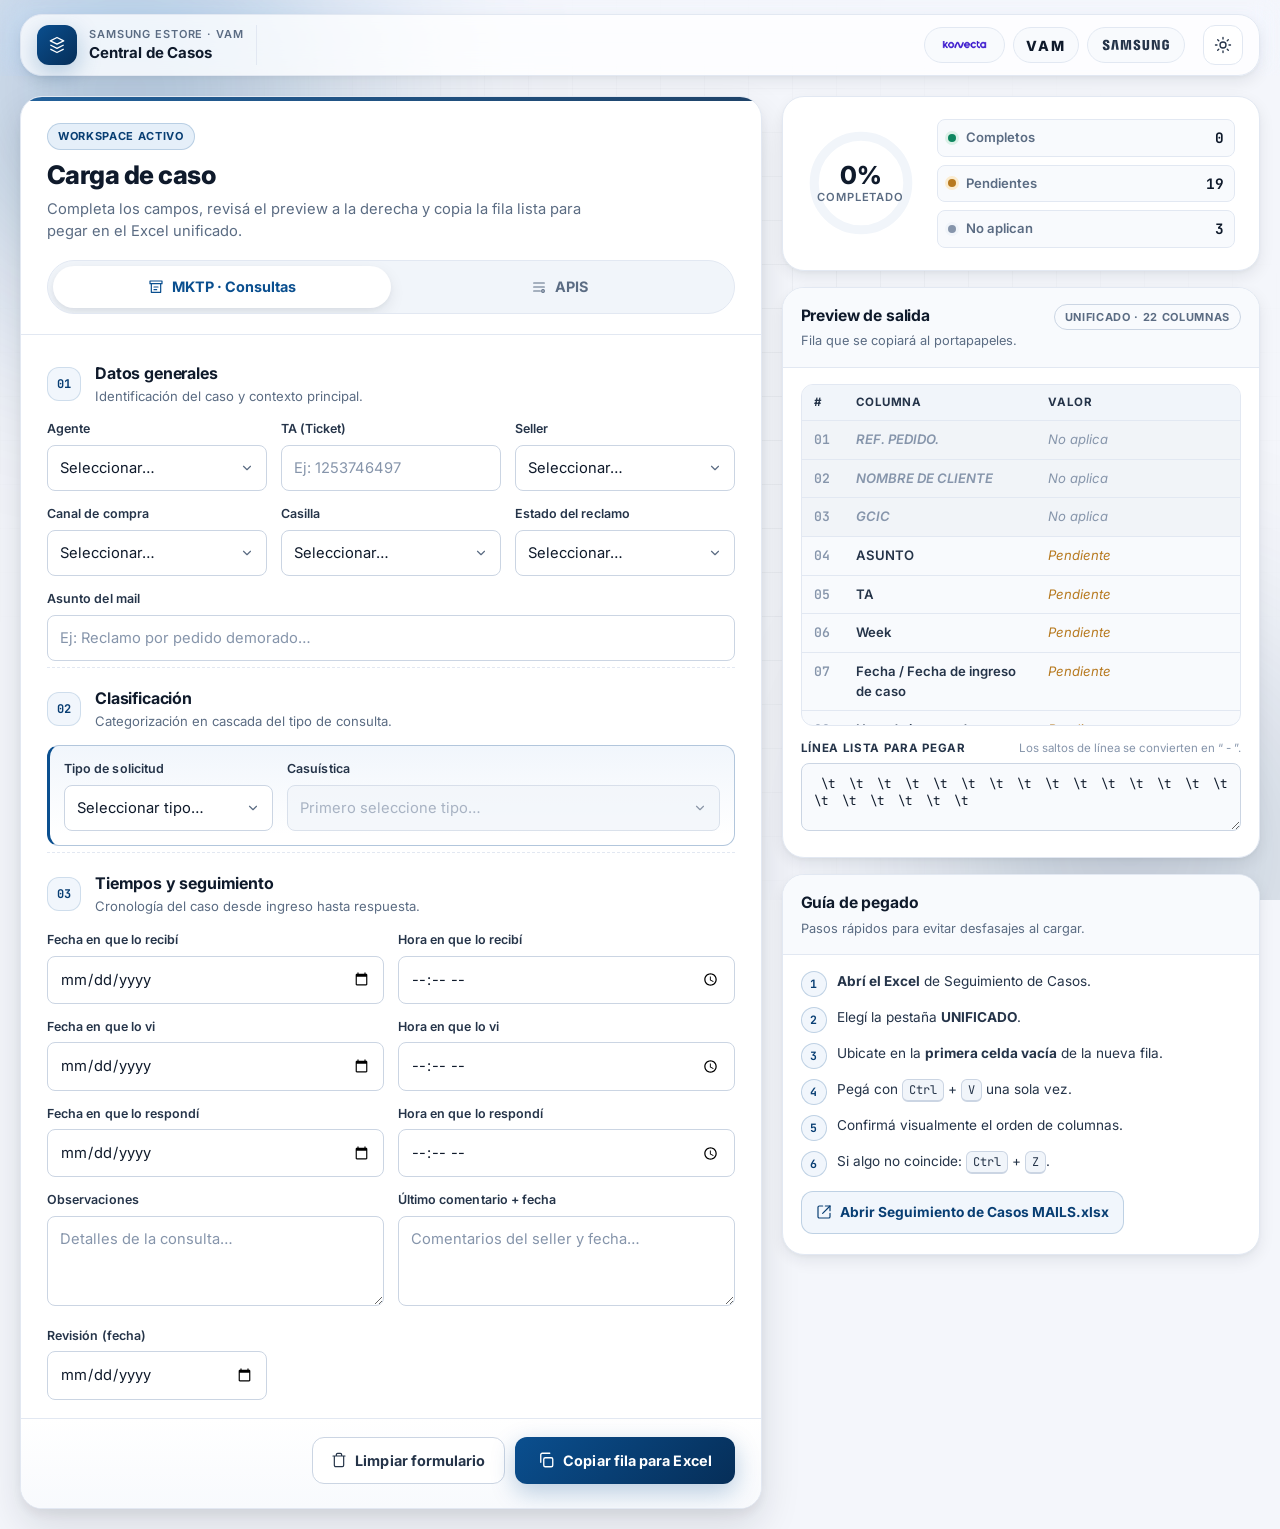
==== 2.0/index.html @ 1775a680 "Add styles.css for Central de Casos Design System with comprehensive design tokens, layout, and comp" ====
<!DOCTYPE html>
<html lang="es" data-theme="light">
<head>
  <meta charset="UTF-8" />
  <meta name="viewport" content="width=device-width, initial-scale=1.0" />
  <title>Central de Casos · Samsung eStore</title>
  <meta name="description" content="Central de carga y copia de casos MKTP/Consultas y APIS para el Excel unificado." />
  <link rel="icon" type="image/png" sizes="32x32" href="../VAM_icono%20para%20pesta%C3%B1a.png" />
  <link rel="shortcut icon" type="image/png" href="../VAM_icono%20para%20pesta%C3%B1a.png" />
  <link rel="preconnect" href="https://fonts.googleapis.com" />
  <link rel="preconnect" href="https://fonts.gstatic.com" crossorigin />
  <link href="https://fonts.googleapis.com/css2?family=Inter:wght@400;500;600;700;800&family=JetBrains+Mono:wght@400;600&display=swap" rel="stylesheet" />
  <link rel="stylesheet" href="styles.css" />
</head>
<body>
  <!-- Ambient background layers -->
  <div class="ambient" aria-hidden="true">
    <div class="ambient__grid"></div>
    <div class="ambient__glow ambient__glow--a"></div>
    <div class="ambient__glow ambient__glow--b"></div>
  </div>

  <!-- Top navigation -->
  <header class="topbar" role="banner">
    <div class="topbar__inner">
      <div class="topbar__brand">
        <div class="brand-mark" aria-hidden="true">
          <svg viewBox="0 0 24 24" width="20" height="20" fill="none">
            <path d="M4 7L12 3L20 7L12 11L4 7Z" stroke="currentColor" stroke-width="1.6" stroke-linejoin="round"/>
            <path d="M4 12L12 16L20 12" stroke="currentColor" stroke-width="1.6" stroke-linejoin="round"/>
            <path d="M4 17L12 21L20 17" stroke="currentColor" stroke-width="1.6" stroke-linejoin="round"/>
          </svg>
        </div>
        <div class="brand-text">
          <span class="brand-text__eyebrow">Samsung eStore · VAM</span>
          <span class="brand-text__title">Central de Casos</span>
        </div>
      </div>

      <nav class="topbar__logos" aria-label="Marcas">
        <div class="logo-chip" title="Konecta">
          <img src="../Konecta_Logo_RGB_Blue.png" alt="Konecta" />
        </div>
        <div class="logo-chip logo-chip--text" title="VAM">
          <span>VAM</span>
        </div>
        <div class="logo-chip" title="Samsung">
          <svg focusable="false" aria-hidden="true" viewBox="0 0 130 29">
            <g transform="translate(-250 -7)">
              <path d="M0,13.835V12.482H4.609V14.2a1.558,1.558,0,0,0,1.724,1.6A1.509,1.509,0,0,0,8,14.6a2.237,2.237,0,0,0-.03-1.322C7.076,10.976.981,9.931.208,6.333a6.531,6.531,0,0,1-.029-2.4C.654,1.045,3.122,0,6.184,0c2.438,0,5.8.585,5.8,4.458V5.719H7.7V4.612a1.492,1.492,0,0,0-1.605-1.6,1.452,1.452,0,0,0-1.575,1.2,2.468,2.468,0,0,0,.03.922c.5,2.059,7.017,3.167,7.73,6.887a8.481,8.481,0,0,1,.029,2.921C11.892,17.893,9.336,19,6.244,19,3,19,0,17.8,0,13.835Zm55.837-.062V12.421h4.549v1.691a1.533,1.533,0,0,0,1.695,1.6,1.49,1.49,0,0,0,1.665-1.168,2.147,2.147,0,0,0-.029-1.292c-.863-2.274-6.9-3.319-7.671-6.917a6.37,6.37,0,0,1-.03-2.367c.476-2.859,2.944-3.9,5.946-3.9,2.409,0,5.739.615,5.739,4.427v1.23H63.449V4.643a1.485,1.485,0,0,0-1.575-1.6,1.4,1.4,0,0,0-1.546,1.168,2.463,2.463,0,0,0,.029.922C60.832,7.194,67.284,8.27,68,11.959a8.314,8.314,0,0,1,.029,2.89c-.416,2.952-2.943,4.028-6.005,4.028C58.811,18.877,55.837,17.678,55.837,13.773Zm16.293.647A7.18,7.18,0,0,1,72.1,13.25V.523h4.341V13.65a5.023,5.023,0,0,0,.029.677,1.682,1.682,0,0,0,3.271,0,4.852,4.852,0,0,0,.03-.677V.523h4.341V13.25c0,.339-.03.984-.03,1.169-.3,3.319-2.825,4.4-5.976,4.4S72.428,17.739,72.13,14.419Zm35.739-.185a9.539,9.539,0,0,1-.059-1.168V5.6c0-.308.029-.861.059-1.169.386-3.319,2.973-4.365,6.036-4.365,3.033,0,5.708,1.045,6.006,4.365A8.781,8.781,0,0,1,119.94,5.6v.584H115.6V5.2a3.791,3.791,0,0,0-.059-.677,1.777,1.777,0,0,0-3.42,0,3.772,3.772,0,0,0-.059.829v8.117a5.1,5.1,0,0,0,.03.677,1.707,1.707,0,0,0,1.813,1.291,1.633,1.633,0,0,0,1.754-1.291,2.554,2.554,0,0,0,.03-.677V10.883h-1.754V8.3H120v4.765a9.377,9.377,0,0,1-.06,1.168c-.3,3.228-3,4.366-6.036,4.366S108.166,17.462,107.869,14.235Zm-60.5,4.027L47.245,1.845,44.272,18.262H39.931L36.987,1.845l-.118,16.417H32.587L32.943.554h6.988L42.1,14.388,44.272.554h6.987l.386,17.708Zm-22.835,0L22.211,1.845,19.831,18.262H15.194L18.344.554h7.642l3.152,17.708Zm72.665-.184L92.884,3.352l.238,14.726H88.9V.554h6.363l4.044,14.265L99.068.554h4.251V18.078Z" transform="translate(255 12)"/>
            </g>
          </svg>
        </div>
      </nav>

      <div class="topbar__actions">
        <button id="theme-toggle" class="icon-btn" type="button" aria-label="Cambiar tema" title="Cambiar tema">
          <svg class="icon-sun" viewBox="0 0 24 24" width="18" height="18" fill="none" stroke="currentColor" stroke-width="1.8" stroke-linecap="round" stroke-linejoin="round">
            <circle cx="12" cy="12" r="4"/>
            <path d="M12 2v2M12 20v2M4.93 4.93l1.41 1.41M17.66 17.66l1.41 1.41M2 12h2M20 12h2M4.93 19.07l1.41-1.41M17.66 6.34l1.41-1.41"/>
          </svg>
          <svg class="icon-moon" viewBox="0 0 24 24" width="18" height="18" fill="none" stroke="currentColor" stroke-width="1.8" stroke-linecap="round" stroke-linejoin="round">
            <path d="M21 12.79A9 9 0 1 1 11.21 3 7 7 0 0 0 21 12.79z"/>
          </svg>
        </button>
      </div>
    </div>
  </header>

  <main class="shell">
    <!-- LEFT: FORM PANEL -->
    <section class="panel panel--main" aria-labelledby="panel-title">
      <div class="panel__head">
        <div class="panel__title">
          <span class="chip chip--accent">Workspace activo</span>
          <h1 id="panel-title">Carga de caso</h1>
          <p>Completa los campos, revisá el preview a la derecha y copia la fila lista para pegar en el Excel unificado.</p>
        </div>

        <div class="mode-switch" role="tablist" aria-label="Tipo de carga">
          <span class="mode-switch__indicator" aria-hidden="true"></span>
          <button id="tab-mktp" class="mode-switch__btn is-active" type="button" role="tab" aria-selected="true" data-target="view-mktp" data-form="mktp">
            <svg viewBox="0 0 24 24" width="16" height="16" fill="none" stroke="currentColor" stroke-width="1.8" stroke-linecap="round" stroke-linejoin="round"><path d="M3 3h18v4H3zM5 7v13h14V7M9 12h6M9 16h4"/></svg>
            <span>MKTP · Consultas</span>
          </button>
          <button id="tab-apis" class="mode-switch__btn" type="button" role="tab" aria-selected="false" data-target="view-apis" data-form="apis">
            <svg viewBox="0 0 24 24" width="16" height="16" fill="none" stroke="currentColor" stroke-width="1.8" stroke-linecap="round" stroke-linejoin="round"><path d="M4 6h16M4 12h16M4 18h10"/><circle cx="18" cy="18" r="2"/></svg>
            <span>APIS</span>
          </button>
        </div>
      </div>

      <!-- MKTP VIEW -->
      <div id="view-mktp" class="form-view is-active" data-form="mktp">
        <section class="fieldset">
          <header class="fieldset__head">
            <span class="fieldset__num">01</span>
            <div>
              <h2>Datos generales</h2>
              <p>Identificación del caso y contexto principal.</p>
            </div>
          </header>
          <div class="grid">
            <div class="field span-4">
              <label for="mktp_agente">Agente</label>
              <div class="input-wrap">
                <select id="mktp_agente" data-preview="true">
                  <option value="">Seleccionar…</option>
                  <option value="Sofia Niccolo">Sofia Niccolo</option>
                  <option value="Bruno Urdapilleta">Bruno Urdapilleta</option>
                  <option value="Franco Nicolas Arcajo">Franco Nicolas Arcajo</option>
                </select>
              </div>
            </div>
            <div class="field span-4">
              <label for="mktp_ta">TA (Ticket)</label>
              <div class="input-wrap">
                <input id="mktp_ta" type="text" inputmode="numeric" pattern="[0-9]*" placeholder="Ej: 1253746497" data-preview="true" data-numeric-only="true" />
              </div>
            </div>
            <div class="field span-4">
              <label for="mktp_seller">Seller</label>
              <div class="input-wrap">
                <select id="mktp_seller" data-preview="true">
                  <option value="">Seleccionar…</option>
                  <option value="No aplica">No aplica</option>
                  <option value="BGH">BGH</option>
                  <option value="MIRGOR">MIRGOR</option>
                  <option value="MULTIPOINT">MULTIPOINT</option>
                  <option value="VISUAR">VISUAR</option>
                </select>
              </div>
            </div>
            <div class="field span-4">
              <label for="mktp_canal_compra">Canal de compra</label>
              <div class="input-wrap">
                <select id="mktp_canal_compra" data-preview="true">
                  <option value="">Seleccionar…</option>
                  <option value="AMEX">AMEX</option>
                  <option value="BAPRO">BAPRO</option>
                  <option value="GALICIA">GALICIA</option>
                  <option value="ICBC">ICBC</option>
                  <option value="Sin informar">Sin informar</option>
                </select>
              </div>
            </div>
            <div class="field span-4">
              <label for="mktp_origen">Casilla</label>
              <div class="input-wrap">
                <select id="mktp_origen" data-preview="true">
                  <option value="">Seleccionar…</option>
                  <option value="MKTP">MKTP</option>
                  <option value="Consultas">Consultas</option>
                </select>
              </div>
            </div>
            <div class="field span-4">
              <label for="mktp_estado">Estado del reclamo</label>
              <div class="input-wrap">
                <select id="mktp_estado" data-preview="true">
                  <option value="">Seleccionar…</option>
                  <option value="Abierto">Abierto</option>
                  <option value="Resuelto">Resuelto</option>
                  <option value="Cerrado">Cerrado</option>
                </select>
              </div>
            </div>
            <div class="field span-12">
              <label for="mktp_asunto">Asunto del mail</label>
              <div class="input-wrap">
                <input id="mktp_asunto" type="text" placeholder="Ej: Reclamo por pedido demorado…" data-preview="true" />
              </div>
            </div>
          </div>
        </section>

        <section class="fieldset">
          <header class="fieldset__head">
            <span class="fieldset__num">02</span>
            <div>
              <h2>Clasificación</h2>
              <p>Categorización en cascada del tipo de consulta.</p>
            </div>
          </header>
          <div class="cascade">
            <div class="grid">
              <div class="field span-4">
                <label for="mktp_tipo_solicitud">Tipo de solicitud</label>
                <div class="input-wrap">
                  <select id="mktp_tipo_solicitud" data-preview="true"></select>
                </div>
              </div>
              <div class="field span-8">
                <label for="mktp_casuistica1">Casuística</label>
                <div class="input-wrap">
                  <select id="mktp_casuistica1" data-preview="true" disabled></select>
                </div>
              </div>
            </div>
          </div>
        </section>

        <section class="fieldset">
          <header class="fieldset__head">
            <span class="fieldset__num">03</span>
            <div>
              <h2>Tiempos y seguimiento</h2>
              <p>Cronología del caso desde ingreso hasta respuesta.</p>
            </div>
          </header>
          <div class="grid">
            <div class="field span-6">
              <label for="mktp_fecha">Fecha en que lo recibí</label>
              <div class="input-wrap"><input id="mktp_fecha" type="date" data-preview="true" /></div>
            </div>
            <div class="field span-6">
              <label for="mktp_hora_cayo">Hora en que lo recibí</label>
              <div class="input-wrap"><input id="mktp_hora_cayo" type="time" data-preview="true" /></div>
            </div>
            <div class="field span-6">
              <label for="mktp_fecha_vi">Fecha en que lo vi</label>
              <div class="input-wrap"><input id="mktp_fecha_vi" type="date" data-preview="true" /></div>
            </div>
            <div class="field span-6">
              <label for="mktp_hora_vi">Hora en que lo vi</label>
              <div class="input-wrap"><input id="mktp_hora_vi" type="time" data-preview="true" /></div>
            </div>
            <div class="field span-6">
              <label for="mktp_fecha_respondi">Fecha en que lo respondí</label>
              <div class="input-wrap"><input id="mktp_fecha_respondi" type="date" data-preview="true" /></div>
            </div>
            <div class="field span-6">
              <label for="mktp_hora_respondi">Hora en que lo respondí</label>
              <div class="input-wrap"><input id="mktp_hora_respondi" type="time" data-preview="true" /></div>
            </div>
            <div class="field span-6">
              <label for="mktp_observacion">Observaciones</label>
              <div class="input-wrap"><textarea id="mktp_observacion" rows="3" placeholder="Detalles de la consulta…" data-preview="true"></textarea></div>
            </div>
            <div class="field span-6">
              <label for="mktp_ultimo_comentario">Último comentario + fecha</label>
              <div class="input-wrap"><textarea id="mktp_ultimo_comentario" rows="3" placeholder="Comentarios del seller y fecha…" data-preview="true"></textarea></div>
            </div>
            <div class="field span-4">
              <label for="mktp_revision">Revisión (fecha)</label>
              <div class="input-wrap"><input id="mktp_revision" type="date" data-preview="true" /></div>
            </div>
          </div>
        </section>
      </div>

      <!-- APIS VIEW -->
      <div id="view-apis" class="form-view" data-form="apis">
        <section class="fieldset">
          <header class="fieldset__head">
            <span class="fieldset__num">01</span>
            <div>
              <h2>Datos generales</h2>
              <p>Identificación del caso y contexto principal.</p>
            </div>
          </header>
          <div class="grid">
            <div class="field span-4">
              <label for="apis_ref_pedido">Referencia / N° de pedido</label>
              <div class="input-wrap"><input id="apis_ref_pedido" type="text" placeholder="Ej: JODVPBDAY / 12345678" data-preview="true" /></div>
            </div>
            <div class="field span-4">
              <label for="apis_n_caso_gcic">N° de caso GCIC</label>
              <div class="input-wrap"><input id="apis_n_caso_gcic" type="text" inputmode="numeric" pattern="[0-9]*" placeholder="Ej: 1259479636" data-preview="true" data-numeric-only="true" /></div>
            </div>
            <div class="field span-4">
              <label for="apis_nombre_cliente">Nombre del cliente</label>
              <div class="input-wrap"><input id="apis_nombre_cliente" type="text" placeholder="Ej: JUAN PEREZ" data-preview="true" /></div>
            </div>
            <div class="field span-4">
              <label for="apis_estado_reclamo">Estado del reclamo</label>
              <div class="input-wrap">
                <select id="apis_estado_reclamo" data-preview="true">
                  <option value="">Seleccionar…</option>
                  <option value="Abierto">Abierto</option>
                  <option value="Cerrado">Cerrado</option>
                  <option value="Cerrado Automatico">Cerrado Automático</option>
                  <option value="Estado 1">Estado 1</option>
                  <option value="Estado 2">Estado 2</option>
                </select>
              </div>
            </div>
            <div class="field span-4">
              <label for="apis_agente">Agente</label>
              <div class="input-wrap">
                <select id="apis_agente" data-preview="true">
                  <option value="">Seleccionar…</option>
                  <option value="Sofia Niccolo">Sofia Niccolo</option>
                  <option value="Bruno Urdapilleta">Bruno Urdapilleta</option>
                  <option value="Franco Nicolas Arcajo">Franco Nicolas Arcajo</option>
                </select>
              </div>
            </div>
            <div class="field span-4">
              <label for="apis_gcic">GCIC</label>
              <div class="input-wrap">
                <select id="apis_gcic" data-preview="true">
                  <option value="">Seleccionar…</option>
                  <option value="ABIERTO">ABIERTO</option>
                  <option value="CERRADO">CERRADO</option>
                </select>
              </div>
            </div>
            <div class="field span-6">
              <label for="apis_seller">Seller</label>
              <div class="input-wrap">
                <select id="apis_seller" data-preview="true">
                  <option value="">Seleccionar…</option>
                  <option value="No aplica">No aplica</option>
                  <option value="BGH">BGH</option>
                  <option value="MIRGOR">MIRGOR</option>
                  <option value="MULTIPOINT">MULTIPOINT</option>
                  <option value="VISUAR">VISUAR</option>
                </select>
              </div>
            </div>
            <div class="field span-6">
              <label for="apis_origen">API</label>
              <div class="input-wrap">
                <select id="apis_origen" data-preview="true">
                  <option value="">Seleccionar…</option>
                  <option value="Galicia">Galicia</option>
                  <option value="ICBC">ICBC</option>
                  <option value="Patagonia">Patagonia</option>
                </select>
              </div>
            </div>
          </div>
        </section>

        <section class="fieldset">
          <header class="fieldset__head">
            <span class="fieldset__num">02</span>
            <div>
              <h2>Casuística</h2>
              <p>Categorización en cascada del caso.</p>
            </div>
          </header>
          <div class="cascade">
            <div class="grid">
              <div class="field span-4">
                <label for="apis_tipo_solicitud">Tipo de solicitud</label>
                <div class="input-wrap"><select id="apis_tipo_solicitud" data-preview="true"></select></div>
              </div>
              <div class="field span-8">
                <label for="apis_casuistica1">Casuística</label>
                <div class="input-wrap"><select id="apis_casuistica1" data-preview="true" disabled></select></div>
              </div>
            </div>
          </div>
        </section>

        <section class="fieldset">
          <header class="fieldset__head">
            <span class="fieldset__num">03</span>
            <div>
              <h2>Seguimiento</h2>
              <p>Cronología del caso desde ingreso hasta respuesta.</p>
            </div>
          </header>
          <div class="grid">
            <div class="field span-6">
              <label for="apis_fecha_ingreso">Fecha en que lo recibí</label>
              <div class="input-wrap"><input id="apis_fecha_ingreso" type="date" data-preview="true" /></div>
            </div>
            <div class="field span-6">
              <label for="apis_hora_ingreso">Hora en que lo recibí</label>
              <div class="input-wrap"><input id="apis_hora_ingreso" type="time" data-preview="true" /></div>
            </div>
            <div class="field span-6">
              <label for="apis_fecha_respuesta">Fecha en que lo respondí</label>
              <div class="input-wrap"><input id="apis_fecha_respuesta" type="date" data-preview="true" /></div>
            </div>
            <div class="field span-6">
              <label for="apis_hora_respuesta">Hora en que lo respondí</label>
              <div class="input-wrap"><input id="apis_hora_respuesta" type="time" data-preview="true" /></div>
            </div>
            <div class="field span-6">
              <label for="apis_observaciones">Observaciones</label>
              <div class="input-wrap"><textarea id="apis_observaciones" rows="3" placeholder="Detalles del caso…" data-preview="true"></textarea></div>
            </div>
            <div class="field span-6">
              <label for="apis_ultimo_comentario_seller">Último comentario del seller</label>
              <div class="input-wrap"><textarea id="apis_ultimo_comentario_seller" rows="3" placeholder="Comentarios…" data-preview="true"></textarea></div>
            </div>
            <div class="field span-4">
              <label for="apis_fecha_revision">Fecha de revisión</label>
              <div class="input-wrap"><input id="apis_fecha_revision" type="date" data-preview="true" /></div>
            </div>
          </div>
        </section>
      </div>

      <!-- Actions -->
      <footer class="panel__foot">
        <button id="btn-limpiar" class="btn btn--ghost" type="button">
          <svg viewBox="0 0 24 24" width="16" height="16" fill="none" stroke="currentColor" stroke-width="1.8" stroke-linecap="round" stroke-linejoin="round"><path d="M3 6h18M8 6V4a2 2 0 0 1 2-2h4a2 2 0 0 1 2 2v2m3 0v14a2 2 0 0 1-2 2H7a2 2 0 0 1-2-2V6"/></svg>
          <span>Limpiar formulario</span>
        </button>
        <button id="btn-copiar" class="btn btn--primary" type="button">
          <span class="btn__ink">
            <svg class="btn__icon-copy" viewBox="0 0 24 24" width="18" height="18" fill="none" stroke="currentColor" stroke-width="1.8" stroke-linecap="round" stroke-linejoin="round"><rect x="9" y="9" width="12" height="12" rx="2"/><path d="M5 15V5a2 2 0 0 1 2-2h10"/></svg>
            <svg class="btn__icon-check" viewBox="0 0 24 24" width="18" height="18" fill="none" stroke="currentColor" stroke-width="2.2" stroke-linecap="round" stroke-linejoin="round"><path d="M5 12l5 5L20 7"/></svg>
            <span class="btn__label">Copiar fila para Excel</span>
          </span>
        </button>
      </footer>
    </section>

    <!-- RIGHT: SIDE PANEL -->
    <aside class="side">
      <!-- Progress -->
      <section class="card card--progress">
        <div class="progress">
          <div class="progress__ring" role="img" aria-label="Progreso del formulario">
            <svg viewBox="0 0 120 120">
              <circle class="progress__ring-track" cx="60" cy="60" r="52" />
              <circle id="progress-ring" class="progress__ring-fill" cx="60" cy="60" r="52" />
            </svg>
            <div class="progress__value">
              <strong id="progress-percent">0%</strong>
              <span>Completado</span>
            </div>
          </div>
          <div class="progress__meta">
            <div class="progress__row">
              <span class="dot dot--filled"></span>
              <span class="progress__row-label">Completos</span>
              <strong id="preview-filled">0</strong>
            </div>
            <div class="progress__row">
              <span class="dot dot--pending"></span>
              <span class="progress__row-label">Pendientes</span>
              <strong id="preview-empty">0</strong>
            </div>
            <div class="progress__row">
              <span class="dot dot--unused"></span>
              <span class="progress__row-label">No aplican</span>
              <strong id="preview-unused">0</strong>
            </div>
          </div>
        </div>
      </section>

      <!-- Preview -->
      <section class="card card--preview" id="preview-card">
        <header class="card__head">
          <div>
            <h3>Preview de salida</h3>
            <p>Fila que se copiará al portapapeles.</p>
          </div>
          <span id="preview-mode" class="chip chip--outline">UNIFICADO · 22 columnas</span>
        </header>
        <div class="card__body">
          <div class="preview-table">
            <div class="preview-table__scroll">
              <table>
                <thead>
                  <tr>
                    <th>#</th>
                    <th>Columna</th>
                    <th>Valor</th>
                  </tr>
                </thead>
                <tbody id="preview-body"></tbody>
              </table>
            </div>
          </div>
          <div class="preview-raw">
            <div class="preview-raw__head">
              <label for="preview-row">Línea lista para pegar</label>
              <span class="hint">Los saltos de línea se convierten en “ - ”.</span>
            </div>
            <textarea id="preview-row" readonly spellcheck="false"></textarea>
          </div>
        </div>
      </section>

      <!-- Helper -->
      <section class="card card--helper">
        <header class="card__head">
          <div>
            <h3>Guía de pegado</h3>
            <p>Pasos rápidos para evitar desfasajes al cargar.</p>
          </div>
        </header>
        <div class="card__body">
          <ol class="steps">
            <li><span class="steps__num">1</span><div><strong>Abrí el Excel</strong> de Seguimiento de Casos.</div></li>
            <li><span class="steps__num">2</span><div>Elegí la pestaña <strong>UNIFICADO</strong>.</div></li>
            <li><span class="steps__num">3</span><div>Ubicate en la <strong>primera celda vacía</strong> de la nueva fila.</div></li>
            <li><span class="steps__num">4</span><div>Pegá con <kbd>Ctrl</kbd> + <kbd>V</kbd> una sola vez.</div></li>
            <li><span class="steps__num">5</span><div>Confirmá visualmente el orden de columnas.</div></li>
            <li><span class="steps__num">6</span><div>Si algo no coincide: <kbd>Ctrl</kbd> + <kbd>Z</kbd>.</div></li>
          </ol>
          <a class="external-link" href="https://allusargentina-my.sharepoint.com/:x:/r/personal/camila_balbastro_grupokonecta_com_ar/Documents/Mail/Seguimiento%20de%20Casos%20MAILS.xlsx?d=w2dc8ccf330154ceebe7b42ee4bdeddcc&csf=1&web=1&e=X7FeeP" target="_blank" rel="noopener noreferrer">
            <svg viewBox="0 0 24 24" width="16" height="16" fill="none" stroke="currentColor" stroke-width="1.8" stroke-linecap="round" stroke-linejoin="round"><path d="M14 3h7v7"/><path d="M10 14L21 3"/><path d="M21 14v5a2 2 0 0 1-2 2H5a2 2 0 0 1-2-2V5a2 2 0 0 1 2-2h5"/></svg>
            <span>Abrir Seguimiento de Casos MAILS.xlsx</span>
          </a>
        </div>
      </section>
    </aside>
  </main>

  <!-- Validation modal -->
  <div id="validation-modal" class="modal" aria-hidden="true">
    <div class="modal__backdrop" data-close></div>
    <div class="modal__card" role="dialog" aria-modal="true" aria-labelledby="validation-modal-title">
      <header class="modal__head">
        <div class="modal__icon">
          <svg viewBox="0 0 24 24" width="20" height="20" fill="none" stroke="currentColor" stroke-width="1.8" stroke-linecap="round" stroke-linejoin="round"><path d="M12 9v4M12 17h.01"/><path d="M10.29 3.86L1.82 18a2 2 0 0 0 1.71 3h16.94a2 2 0 0 0 1.71-3L13.71 3.86a2 2 0 0 0-3.42 0z"/></svg>
        </div>
        <div>
          <h3 id="validation-modal-title">Datos para revisar</h3>
          <p>Detectamos campos incompletos o inconsistencias. Podés volver a corregir o copiar de igual manera.</p>
        </div>
      </header>
      <div class="modal__body">
        <ol id="validation-modal-list" class="modal__list"></ol>
      </div>
      <footer class="modal__foot">
        <button id="validation-cancel" class="btn btn--ghost" type="button" data-close>Volver a corregir</button>
        <button id="validation-confirm" class="btn btn--primary" type="button">Copiar de igual manera</button>
      </footer>
    </div>
  </div>

  <!-- Toast -->
  <div id="toast" class="toast" role="status" aria-live="polite">
    <div class="toast__icon">
      <svg viewBox="0 0 24 24" width="18" height="18" fill="none" stroke="currentColor" stroke-width="2.2" stroke-linecap="round" stroke-linejoin="round"><path d="M5 12l5 5L20 7"/></svg>
    </div>
    <div class="toast__content">
      <strong>Copiado al portapapeles</strong>
      <span>Ve al Excel y pegá con <kbd>Ctrl</kbd> + <kbd>V</kbd>.</span>
    </div>
  </div>

  <script src="app.js"></script>
</body>
</html>
---- 2.0/styles.css ----
/* =========================================================
   Central de Casos — Design System
   ========================================================= */

/* ---------- Design Tokens ---------- */
:root {
  /* Palette (light) */
  --c-bg-0: #f4f6fb;
  --c-bg-1: #eef1f8;
  --c-surface: #ffffff;
  --c-surface-2: #f8fafd;
  --c-surface-3: #f1f5fa;
  --c-border: #e2e8f2;
  --c-border-strong: #cbd5e3;
  --c-ink: #0f1a2b;
  --c-ink-2: #253449;
  --c-muted: #5b6c83;
  --c-muted-2: #8695ab;

  /* Brand — MKTP (blue) */
  --brand-500: #0a4f8f;
  --brand-600: #083e73;
  --brand-700: #062e58;
  --brand-100: #e5eff9;
  --brand-50: #f1f6fc;

  /* States */
  --success-500: #0e8760;
  --success-100: #dcf1e8;
  --warning-500: #b7791f;
  --warning-100: #fbecd0;
  --danger-500: #b83232;
  --danger-100: #f8dcdc;

  /* Radii */
  --r-xs: 6px;
  --r-sm: 8px;
  --r-md: 12px;
  --r-lg: 16px;
  --r-xl: 22px;
  --r-full: 999px;

  /* Shadows (light) */
  --sh-1: 0 1px 2px rgba(15, 26, 43, 0.06), 0 1px 1px rgba(15, 26, 43, 0.04);
  --sh-2: 0 6px 16px rgba(15, 26, 43, 0.08), 0 2px 4px rgba(15, 26, 43, 0.04);
  --sh-3: 0 18px 40px rgba(15, 26, 43, 0.12), 0 6px 12px rgba(15, 26, 43, 0.06);
  --sh-glow: 0 8px 24px rgba(10, 79, 143, 0.28);

  /* Motion */
  --ease: cubic-bezier(0.2, 0.6, 0.2, 1);
  --dur-1: 160ms;
  --dur-2: 240ms;
  --dur-3: 360ms;

  /* Typography */
  --ff-sans: "Inter", "Segoe UI", system-ui, -apple-system, sans-serif;
  --ff-mono: "JetBrains Mono", ui-monospace, "SF Mono", Menlo, monospace;

  color-scheme: light;
}

/* Mode: APIS (teal) */
:root[data-mode="apis"] {
  --brand-500: #0e5b4f;
  --brand-600: #0a4a41;
  --brand-700: #073830;
  --brand-100: #d9ece7;
  --brand-50: #eaf4f1;
  --sh-glow: 0 8px 24px rgba(14, 91, 79, 0.28);
}

/* Theme: Dark */
:root[data-theme="dark"] {
  --c-bg-0: #0a1220;
  --c-bg-1: #0d1727;
  --c-surface: #121e33;
  --c-surface-2: #16233a;
  --c-surface-3: #1a2941;
  --c-border: #22334f;
  --c-border-strong: #2c405f;
  --c-ink: #eaf1fb;
  --c-ink-2: #cad6e8;
  --c-muted: #90a2bd;
  --c-muted-2: #6c7e98;

  --brand-500: #5aa8f2;
  --brand-600: #3d8fdd;
  --brand-700: #2a72b8;
  --brand-100: #143355;
  --brand-50: #0f2947;

  --success-100: #123c2f;
  --warning-100: #3d2c11;
  --danger-100: #3c1717;

  --sh-1: 0 1px 2px rgba(0, 0, 0, 0.4);
  --sh-2: 0 6px 20px rgba(0, 0, 0, 0.35);
  --sh-3: 0 20px 44px rgba(0, 0, 0, 0.5);
  --sh-glow: 0 8px 24px rgba(90, 168, 242, 0.28);

  color-scheme: dark;
}

:root[data-theme="dark"][data-mode="apis"] {
  --brand-500: #4fc7b0;
  --brand-600: #3ba992;
  --brand-700: #278b76;
  --brand-100: #0f3a32;
  --brand-50: #0c2c26;
  --sh-glow: 0 8px 24px rgba(79, 199, 176, 0.24);
}

/* ---------- Reset ---------- */
*, *::before, *::after { box-sizing: border-box; }
html, body { height: 100%; }
body {
  margin: 0;
  font-family: var(--ff-sans);
  font-size: 15px;
  line-height: 1.5;
  color: var(--c-ink);
  background: var(--c-bg-0);
  -webkit-font-smoothing: antialiased;
  text-rendering: optimizeLegibility;
  transition: background var(--dur-3) var(--ease), color var(--dur-2) var(--ease);
  overflow-x: hidden;
}

/* ---------- Ambient background ---------- */
.ambient {
  position: fixed;
  inset: 0;
  z-index: -1;
  pointer-events: none;
  overflow: hidden;
}
.ambient__grid {
  position: absolute; inset: 0;
  background-image:
    linear-gradient(to right, rgba(15, 26, 43, 0.04) 1px, transparent 1px),
    linear-gradient(to bottom, rgba(15, 26, 43, 0.04) 1px, transparent 1px);
  background-size: 44px 44px;
  mask-image: radial-gradient(ellipse at center, black 30%, transparent 78%);
}
.ambient__glow {
  position: absolute;
  width: 620px; height: 620px;
  border-radius: 50%;
  filter: blur(120px);
  opacity: 0.55;
  transition: background var(--dur-3) var(--ease);
}
.ambient__glow--a {
  top: -220px; left: -180px;
  background: radial-gradient(circle, var(--brand-500) 0%, transparent 60%);
}
.ambient__glow--b {
  bottom: -260px; right: -160px;
  background: radial-gradient(circle, var(--brand-700) 0%, transparent 60%);
  opacity: 0.4;
}
:root[data-theme="dark"] .ambient__grid {
  background-image:
    linear-gradient(to right, rgba(255,255,255,0.035) 1px, transparent 1px),
    linear-gradient(to bottom, rgba(255,255,255,0.035) 1px, transparent 1px);
}

/* ---------- Topbar ---------- */
.topbar {
  position: sticky;
  top: 0;
  z-index: 40;
  padding: 14px 20px 0;
  backdrop-filter: blur(14px) saturate(140%);
  -webkit-backdrop-filter: blur(14px) saturate(140%);
}
.topbar__inner {
  max-width: 1440px;
  margin: 0 auto;
  display: flex;
  align-items: center;
  gap: 18px;
  padding: 10px 16px;
  background: color-mix(in srgb, var(--c-surface) 78%, transparent);
  border: 1px solid var(--c-border);
  border-radius: var(--r-xl);
  box-shadow: var(--sh-2);
}
.topbar__brand {
  display: flex; align-items: center; gap: 12px;
  padding-right: 12px;
  border-right: 1px solid var(--c-border);
  min-width: 0;
}
.brand-mark {
  width: 40px; height: 40px;
  display: grid; place-items: center;
  border-radius: var(--r-md);
  background: linear-gradient(135deg, var(--brand-500), var(--brand-700));
  color: white;
  box-shadow: var(--sh-glow);
  flex-shrink: 0;
}
.brand-text { display: flex; flex-direction: column; min-width: 0; }
.brand-text__eyebrow {
  font-size: 11px;
  font-weight: 600;
  letter-spacing: 0.08em;
  text-transform: uppercase;
  color: var(--c-muted);
}
.brand-text__title {
  font-size: 15px;
  font-weight: 700;
  color: var(--c-ink);
  letter-spacing: -0.01em;
}

.topbar__logos {
  display: flex; align-items: center; gap: 8px;
  margin-left: auto;
}
.logo-chip {
  height: 36px;
  min-width: 62px;
  display: grid;
  place-items: center;
  padding: 0 12px;
  border-radius: var(--r-full);
  background: var(--c-surface-2);
  border: 1px solid var(--c-border);
  transition: background var(--dur-2) var(--ease), border-color var(--dur-2) var(--ease), transform var(--dur-2) var(--ease);
}
.logo-chip:hover { transform: translateY(-1px); border-color: var(--c-border-strong); }
.logo-chip img { height: 18px; width: auto; display: block; opacity: 0.9; }
.logo-chip svg { height: 16px; width: auto; display: block; color: var(--c-ink-2); }
.logo-chip svg path { fill: currentColor; }
.logo-chip--text span {
  font-size: 14px;
  font-weight: 800;
  letter-spacing: 0.14em;
  color: var(--c-ink);
}

.topbar__actions { display: flex; gap: 8px; }
.icon-btn {
  width: 40px; height: 40px;
  border-radius: var(--r-md);
  border: 1px solid var(--c-border);
  background: var(--c-surface);
  color: var(--c-ink-2);
  cursor: pointer;
  display: grid; place-items: center;
  transition: all var(--dur-2) var(--ease);
}
.icon-btn:hover { border-color: var(--brand-500); color: var(--brand-500); transform: translateY(-1px); }
.icon-btn:focus-visible { outline: 3px solid color-mix(in srgb, var(--brand-500) 30%, transparent); outline-offset: 2px; }
.icon-btn .icon-moon { display: none; }
:root[data-theme="dark"] .icon-btn .icon-sun { display: none; }
:root[data-theme="dark"] .icon-btn .icon-moon { display: block; }

/* ---------- Shell ---------- */
.shell {
  max-width: 1440px;
  margin: 0 auto;
  padding: 20px;
  display: grid;
  grid-template-columns: minmax(0, 1.55fr) minmax(0, 1fr);
  gap: 20px;
  animation: fadeUp 500ms var(--ease) both;
}
@keyframes fadeUp {
  from { opacity: 0; transform: translateY(10px); }
  to { opacity: 1; transform: none; }
}

/* ---------- Panel (main form) ---------- */
.panel {
  background: var(--c-surface);
  border: 1px solid var(--c-border);
  border-radius: var(--r-xl);
  box-shadow: var(--sh-3);
  overflow: hidden;
  position: relative;
}
.panel--main { display: flex; flex-direction: column; }
.panel::before {
  content: "";
  position: absolute; inset: 0 0 auto 0; height: 4px;
  background: linear-gradient(90deg, var(--brand-500), var(--brand-700));
  opacity: 0.9;
}
.panel__head {
  padding: 26px 26px 20px;
  border-bottom: 1px solid var(--c-border);
  display: grid;
  gap: 18px;
}
.panel__title h1 {
  margin: 6px 0 4px;
  font-size: 1.6rem;
  font-weight: 800;
  letter-spacing: -0.02em;
  color: var(--c-ink);
}
.panel__title p {
  margin: 0;
  color: var(--c-muted);
  font-size: 0.92rem;
  max-width: 62ch;
}

/* Chip */
.chip {
  display: inline-flex;
  align-items: center;
  gap: 6px;
  padding: 4px 10px;
  border-radius: var(--r-full);
  font-size: 11px;
  font-weight: 700;
  letter-spacing: 0.06em;
  text-transform: uppercase;
}
.chip--accent {
  background: var(--brand-100);
  color: var(--brand-600);
  border: 1px solid color-mix(in srgb, var(--brand-500) 20%, transparent);
}
.chip--outline {
  background: transparent;
  border: 1px solid var(--c-border-strong);
  color: var(--c-muted);
}

/* ---------- Mode switch (tabs) ---------- */
.mode-switch {
  position: relative;
  display: grid;
  grid-template-columns: 1fr 1fr;
  padding: 5px;
  background: var(--c-surface-3);
  border: 1px solid var(--c-border);
  border-radius: var(--r-full);
  overflow: hidden;
  isolation: isolate;
}
.mode-switch__indicator {
  position: absolute;
  top: 5px; left: 5px;
  height: calc(100% - 10px);
  width: calc(50% - 5px);
  background: var(--c-surface);
  border-radius: var(--r-full);
  box-shadow: var(--sh-2);
  transition: transform var(--dur-3) var(--ease);
  z-index: 0;
}
.mode-switch[data-active="apis"] .mode-switch__indicator {
  transform: translateX(100%);
}
.mode-switch__btn {
  position: relative;
  z-index: 1;
  border: 0;
  background: transparent;
  padding: 10px 14px;
  font: inherit;
  font-weight: 700;
  font-size: 0.9rem;
  color: var(--c-muted);
  cursor: pointer;
  display: inline-flex;
  align-items: center;
  justify-content: center;
  gap: 8px;
  border-radius: var(--r-full);
  transition: color var(--dur-2) var(--ease);
}
.mode-switch__btn.is-active { color: var(--brand-500); }
.mode-switch__btn:focus-visible {
  outline: 3px solid color-mix(in srgb, var(--brand-500) 30%, transparent);
  outline-offset: 2px;
}

/* ---------- Form Views ---------- */
.form-view {
  display: none;
  padding: 22px 26px 12px;
  animation: fadeUp 320ms var(--ease);
}
.form-view.is-active { display: block; }

/* Fieldsets */
.fieldset {
  padding: 18px 0 6px;
  border-top: 1px dashed var(--c-border);
}
.fieldset:first-of-type { border-top: 0; padding-top: 4px; }
.fieldset__head {
  display: flex;
  align-items: center;
  gap: 14px;
  margin-bottom: 14px;
}
.fieldset__num {
  width: 34px; height: 34px;
  display: grid; place-items: center;
  border-radius: var(--r-md);
  background: var(--brand-50);
  color: var(--brand-600);
  border: 1px solid color-mix(in srgb, var(--brand-500) 15%, transparent);
  font-family: var(--ff-mono);
  font-weight: 700;
  font-size: 12px;
  flex-shrink: 0;
}
.fieldset__head h2 {
  margin: 0;
  font-size: 1rem;
  font-weight: 700;
  color: var(--c-ink);
  letter-spacing: -0.01em;
}
.fieldset__head p {
  margin: 2px 0 0;
  font-size: 0.82rem;
  color: var(--c-muted);
}

/* Cascade box */
.cascade {
  border: 1px solid color-mix(in srgb, var(--brand-500) 22%, var(--c-border));
  background: linear-gradient(180deg, var(--brand-50), transparent 90%);
  border-left: 3px solid var(--brand-500);
  border-radius: var(--r-md);
  padding: 14px;
}

/* Grid */
.grid {
  display: grid;
  grid-template-columns: repeat(12, minmax(0, 1fr));
  gap: 14px;
}
.field { grid-column: span 12; }
.span-2 { grid-column: span 2; }
.span-3 { grid-column: span 3; }
.span-4 { grid-column: span 4; }
.span-6 { grid-column: span 6; }
.span-8 { grid-column: span 8; }

/* Labels + inputs */
label {
  display: block;
  margin: 0 0 6px;
  font-size: 0.78rem;
  font-weight: 600;
  color: var(--c-ink-2);
  letter-spacing: 0.005em;
}
.input-wrap { position: relative; }

input, select, textarea {
  width: 100%;
  border: 1px solid var(--c-border-strong);
  background: var(--c-surface);
  color: var(--c-ink);
  border-radius: var(--r-sm);
  padding: 11px 12px;
  font: inherit;
  font-size: 0.92rem;
  outline: 0;
  transition:
    border-color var(--dur-2) var(--ease),
    box-shadow var(--dur-2) var(--ease),
    background var(--dur-2) var(--ease);
}
input::placeholder, textarea::placeholder { color: var(--c-muted-2); }
input:hover, select:hover, textarea:hover {
  border-color: color-mix(in srgb, var(--brand-500) 40%, var(--c-border-strong));
}
input:focus, select:focus, textarea:focus {
  border-color: var(--brand-500);
  box-shadow: 0 0 0 4px color-mix(in srgb, var(--brand-500) 18%, transparent);
}
textarea { min-height: 88px; resize: vertical; }

select {
  appearance: none;
  -webkit-appearance: none;
  background-image: url("data:image/svg+xml;charset=UTF-8,%3Csvg xmlns='http://www.w3.org/2000/svg' width='14' height='14' viewBox='0 0 24 24' fill='none' stroke='%235b6c83' stroke-width='2' stroke-linecap='round' stroke-linejoin='round'%3E%3Cpolyline points='6 9 12 15 18 9'/%3E%3C/svg%3E");
  background-repeat: no-repeat;
  background-position: right 12px center;
  padding-right: 34px;
}
select:disabled {
  background-color: var(--c-surface-3);
  color: var(--c-muted-2);
  cursor: not-allowed;
}
:root[data-theme="dark"] select {
  background-image: url("data:image/svg+xml;charset=UTF-8,%3Csvg xmlns='http://www.w3.org/2000/svg' width='14' height='14' viewBox='0 0 24 24' fill='none' stroke='%2390a2bd' stroke-width='2' stroke-linecap='round' stroke-linejoin='round'%3E%3Cpolyline points='6 9 12 15 18 9'/%3E%3C/svg%3E");
}

/* Date/time icon color under dark */
:root[data-theme="dark"] input[type="date"]::-webkit-calendar-picker-indicator,
:root[data-theme="dark"] input[type="time"]::-webkit-calendar-picker-indicator {
  filter: invert(1) hue-rotate(180deg) brightness(0.9);
}

/* ---------- Actions (panel foot) ---------- */
.panel__foot {
  padding: 18px 26px 24px;
  border-top: 1px solid var(--c-border);
  background: linear-gradient(180deg, transparent, var(--c-surface-2));
  display: flex;
  justify-content: flex-end;
  gap: 10px;
  flex-wrap: wrap;
}

.btn {
  border: 0;
  border-radius: var(--r-md);
  padding: 12px 18px;
  font: inherit;
  font-weight: 700;
  font-size: 0.9rem;
  cursor: pointer;
  display: inline-flex;
  align-items: center;
  justify-content: center;
  gap: 8px;
  transition: transform var(--dur-2) var(--ease), box-shadow var(--dur-2) var(--ease), background var(--dur-2) var(--ease), filter var(--dur-2) var(--ease);
  position: relative;
  overflow: hidden;
  isolation: isolate;
  letter-spacing: 0.005em;
}
.btn:focus-visible {
  outline: 3px solid color-mix(in srgb, var(--brand-500) 30%, transparent);
  outline-offset: 2px;
}
.btn--ghost {
  background: var(--c-surface);
  color: var(--c-ink-2);
  border: 1px solid var(--c-border-strong);
}
.btn--ghost:hover { border-color: var(--brand-500); color: var(--brand-500); transform: translateY(-1px); }

.btn--primary {
  background: linear-gradient(135deg, var(--brand-500), var(--brand-700));
  color: #fff;
  box-shadow: var(--sh-glow);
  min-width: 220px;
}
.btn--primary::after {
  content: "";
  position: absolute;
  inset: -50% -30%;
  background: linear-gradient(108deg, transparent 34%, rgba(255,255,255,0.35) 50%, transparent 66%);
  transform: translateX(-140%) rotate(8deg);
  opacity: 0;
  transition: opacity var(--dur-2) var(--ease);
  z-index: -1;
}
.btn--primary:hover { transform: translateY(-1px); filter: saturate(1.08); }
.btn--primary:hover::after { opacity: 1; animation: sweep 900ms linear infinite; }
@keyframes sweep {
  0% { transform: translateX(-140%) rotate(8deg); }
  100% { transform: translateX(140%) rotate(8deg); }
}
.btn__ink { display: inline-flex; align-items: center; gap: 8px; }
.btn__icon-check { display: none; }

.btn.is-copied {
  background: linear-gradient(135deg, #12a575, #0c7d59);
  box-shadow: 0 0 0 3px rgba(24, 188, 132, 0.28), 0 12px 28px rgba(12, 125, 89, 0.34);
  animation: pop 500ms var(--ease);
}
.btn.is-copied .btn__icon-copy { display: none; }
.btn.is-copied .btn__icon-check { display: inline; }
@keyframes pop {
  0% { transform: scale(1); }
  35% { transform: scale(1.04); }
  100% { transform: scale(1); }
}

/* ---------- Side panel ---------- */
.side {
  display: flex;
  flex-direction: column;
  gap: 16px;
  position: sticky;
  top: 90px;
  height: fit-content;
}

.card {
  background: var(--c-surface);
  border: 1px solid var(--c-border);
  border-radius: var(--r-xl);
  box-shadow: var(--sh-2);
  overflow: hidden;
  transition: transform var(--dur-2) var(--ease), box-shadow var(--dur-2) var(--ease), border-color var(--dur-2) var(--ease);
}
.card:hover { border-color: var(--c-border-strong); }
.card__head {
  padding: 16px 18px;
  display: flex;
  align-items: flex-start;
  justify-content: space-between;
  gap: 12px;
  border-bottom: 1px solid var(--c-border);
  background: var(--c-surface-2);
}
.card__head h3 {
  margin: 0;
  font-size: 0.98rem;
  font-weight: 700;
  color: var(--c-ink);
  letter-spacing: -0.01em;
}
.card__head p {
  margin: 4px 0 0;
  font-size: 0.8rem;
  color: var(--c-muted);
}
.card__body { padding: 16px 18px 20px; }

/* Progress ring card */
.card--progress { padding: 4px; }
.progress {
  display: grid;
  grid-template-columns: auto 1fr;
  align-items: center;
  gap: 22px;
  padding: 18px 20px;
}
.progress__ring {
  position: relative;
  width: 108px; height: 108px;
  flex-shrink: 0;
}
.progress__ring svg {
  width: 100%; height: 100%;
  transform: rotate(-90deg);
}
.progress__ring-track {
  fill: none;
  stroke: var(--c-surface-3);
  stroke-width: 10;
}
.progress__ring-fill {
  fill: none;
  stroke: url(#gradient);
  stroke-width: 10;
  stroke-linecap: round;
  stroke: var(--brand-500);
  stroke-dasharray: 326.7;
  stroke-dashoffset: 326.7;
  transition: stroke-dashoffset var(--dur-3) var(--ease), stroke var(--dur-3) var(--ease);
  filter: drop-shadow(0 0 6px color-mix(in srgb, var(--brand-500) 35%, transparent));
}
.progress__value {
  position: absolute; inset: 0;
  display: flex; flex-direction: column;
  align-items: center; justify-content: center;
  line-height: 1;
}
.progress__value strong {
  font-size: 1.55rem;
  font-weight: 800;
  color: var(--c-ink);
  letter-spacing: -0.02em;
}
.progress__value span {
  font-size: 0.7rem;
  color: var(--c-muted);
  margin-top: 4px;
  text-transform: uppercase;
  letter-spacing: 0.08em;
  font-weight: 600;
}
.progress__meta { display: grid; gap: 8px; }
.progress__row {
  display: grid;
  grid-template-columns: auto 1fr auto;
  align-items: center;
  gap: 10px;
  padding: 7px 10px;
  background: var(--c-surface-2);
  border-radius: var(--r-sm);
  border: 1px solid var(--c-border);
}
.progress__row-label {
  font-size: 0.82rem;
  color: var(--c-muted);
  font-weight: 600;
}
.progress__row strong {
  font-family: var(--ff-mono);
  color: var(--c-ink);
  font-size: 0.9rem;
}
.dot { width: 8px; height: 8px; border-radius: 50%; display: inline-block; }
.dot--filled { background: var(--success-500); box-shadow: 0 0 0 3px var(--success-100); }
.dot--pending { background: var(--warning-500); box-shadow: 0 0 0 3px var(--warning-100); }
.dot--unused { background: var(--c-muted-2); box-shadow: 0 0 0 3px var(--c-surface-3); }

/* Preview */
.preview-table {
  border: 1px solid var(--c-border);
  border-radius: var(--r-md);
  overflow: hidden;
  background: var(--c-surface-2);
}
.preview-table__scroll {
  max-height: 340px;
  overflow: auto;
}
.preview-table table { width: 100%; border-collapse: collapse; min-width: 100%; }
.preview-table th,
.preview-table td {
  padding: 9px 12px;
  text-align: left;
  font-size: 0.82rem;
  border-bottom: 1px solid var(--c-border);
  vertical-align: top;
}
.preview-table th {
  position: sticky; top: 0; z-index: 1;
  background: var(--c-surface-3);
  color: var(--c-ink-2);
  font-weight: 700;
  font-size: 0.72rem;
  letter-spacing: 0.05em;
  text-transform: uppercase;
}
.preview-table td:nth-child(1) {
  width: 42px;
  font-family: var(--ff-mono);
  color: var(--c-muted-2);
  font-weight: 600;
}
.preview-table td:nth-child(2) {
  width: 44%;
  color: var(--c-ink-2);
  font-weight: 600;
}
.preview-table td:nth-child(3) {
  color: var(--c-ink);
  word-break: break-word;
}
.preview-table tr:hover td { background: color-mix(in srgb, var(--brand-500) 4%, transparent); }
.preview-table tr.row-empty td:nth-child(3) {
  color: var(--warning-500);
  font-style: italic;
}
.preview-table tr.row-unused td:nth-child(2),
.preview-table tr.row-unused td:nth-child(3) {
  color: var(--c-muted-2);
  font-style: italic;
}
.preview-table tr.row-unused td { background: color-mix(in srgb, var(--c-muted-2) 6%, transparent); }
.preview-table tr:last-child td { border-bottom: 0; }

.preview-raw { margin-top: 14px; }
.preview-raw__head {
  display: flex;
  justify-content: space-between;
  align-items: baseline;
  margin-bottom: 6px;
  gap: 8px;
}
.preview-raw__head label {
  margin: 0;
  font-size: 0.72rem;
  color: var(--c-ink-2);
  letter-spacing: 0.06em;
  text-transform: uppercase;
  font-weight: 700;
}
.hint {
  font-size: 0.72rem;
  color: var(--c-muted-2);
}
#preview-row {
  min-height: 68px;
  font-family: var(--ff-mono);
  font-size: 0.78rem;
  background: var(--c-surface-2);
  line-height: 1.4;
}

/* Card flash on copy */
.card.copy-flash {
  animation: flashCard 900ms var(--ease);
}
@keyframes flashCard {
  0% { border-color: var(--c-border); }
  35% { border-color: var(--success-500); box-shadow: 0 0 0 4px color-mix(in srgb, var(--success-500) 20%, transparent), var(--sh-3); }
  100% { border-color: var(--c-border); }
}

/* Helper steps */
.steps {
  list-style: none;
  margin: 0;
  padding: 0;
  display: grid;
  gap: 10px;
}
.steps li {
  display: grid;
  grid-template-columns: 26px 1fr;
  gap: 10px;
  align-items: flex-start;
  font-size: 0.85rem;
  color: var(--c-ink-2);
}
.steps__num {
  width: 26px; height: 26px;
  display: grid; place-items: center;
  font-family: var(--ff-mono);
  font-size: 0.72rem;
  font-weight: 700;
  color: var(--brand-600);
  background: var(--brand-50);
  border: 1px solid color-mix(in srgb, var(--brand-500) 22%, transparent);
  border-radius: var(--r-full);
  flex-shrink: 0;
}
kbd {
  display: inline-block;
  padding: 1px 6px;
  border-radius: var(--r-xs);
  background: var(--c-surface-3);
  border: 1px solid var(--c-border-strong);
  border-bottom-width: 2px;
  font-family: var(--ff-mono);
  font-size: 0.75rem;
  color: var(--c-ink-2);
}
.external-link {
  margin-top: 14px;
  display: inline-flex;
  align-items: center;
  gap: 8px;
  padding: 10px 14px;
  border-radius: var(--r-md);
  background: var(--brand-50);
  border: 1px solid color-mix(in srgb, var(--brand-500) 22%, transparent);
  color: var(--brand-600);
  font-weight: 700;
  font-size: 0.86rem;
  text-decoration: none;
  transition: all var(--dur-2) var(--ease);
}
.external-link:hover {
  background: var(--brand-100);
  transform: translateY(-1px);
  box-shadow: var(--sh-1);
}

/* ---------- Modal ---------- */
.modal {
  position: fixed;
  inset: 0;
  z-index: 100;
  display: grid;
  place-items: center;
  padding: 24px;
  opacity: 0;
  visibility: hidden;
  pointer-events: none;
  transition: opacity var(--dur-2) var(--ease), visibility var(--dur-2) var(--ease);
}
.modal.is-open { opacity: 1; visibility: visible; pointer-events: auto; }
.modal__backdrop {
  position: absolute; inset: 0;
  background: color-mix(in srgb, #0a1220 60%, transparent);
  backdrop-filter: blur(6px);
}
.modal__card {
  position: relative;
  width: min(100%, 540px);
  background: var(--c-surface);
  border: 1px solid var(--c-border);
  border-radius: var(--r-xl);
  box-shadow: var(--sh-3);
  overflow: hidden;
  transform: translateY(12px) scale(0.98);
  transition: transform var(--dur-3) var(--ease);
}
.modal.is-open .modal__card { transform: none; }
.modal__head {
  padding: 20px 22px 14px;
  display: flex;
  gap: 14px;
  align-items: flex-start;
  border-bottom: 1px solid var(--c-border);
  background: linear-gradient(180deg, var(--warning-100), transparent);
}
.modal__icon {
  width: 40px; height: 40px;
  border-radius: var(--r-md);
  display: grid; place-items: center;
  background: color-mix(in srgb, var(--warning-500) 22%, transparent);
  color: var(--warning-500);
  flex-shrink: 0;
}
.modal__head h3 {
  margin: 0;
  font-size: 1rem;
  font-weight: 700;
  color: var(--c-ink);
}
.modal__head p {
  margin: 4px 0 0;
  font-size: 0.86rem;
  color: var(--c-muted);
  line-height: 1.45;
}
.modal__body { padding: 16px 22px; max-height: 320px; overflow: auto; }
.modal__list {
  margin: 0;
  padding-left: 18px;
  display: grid;
  gap: 8px;
  font-size: 0.88rem;
  color: var(--c-ink-2);
}
.modal__foot {
  padding: 14px 20px 18px;
  border-top: 1px solid var(--c-border);
  display: flex;
  justify-content: flex-end;
  gap: 10px;
  flex-wrap: wrap;
  background: var(--c-surface-2);
}

/* ---------- Toast ---------- */
.toast {
  position: fixed;
  bottom: 20px;
  right: 20px;
  z-index: 110;
  display: flex;
  align-items: center;
  gap: 12px;
  padding: 12px 16px 12px 12px;
  background: var(--c-surface);
  color: var(--c-ink);
  border: 1px solid var(--c-border);
  border-radius: var(--r-md);
  box-shadow: var(--sh-3);
  min-width: 280px;
  transform: translateY(20px);
  opacity: 0;
  pointer-events: none;
  transition: transform var(--dur-3) var(--ease), opacity var(--dur-3) var(--ease);
}
.toast.is-open { transform: none; opacity: 1; pointer-events: auto; }
.toast__icon {
  width: 34px; height: 34px;
  border-radius: var(--r-sm);
  display: grid; place-items: center;
  background: color-mix(in srgb, var(--success-500) 18%, transparent);
  color: var(--success-500);
  flex-shrink: 0;
}
.toast__content { display: flex; flex-direction: column; line-height: 1.35; }
.toast__content strong { font-size: 0.88rem; }
.toast__content span { font-size: 0.78rem; color: var(--c-muted); }

/* ---------- Scrollbar ---------- */
::-webkit-scrollbar { width: 10px; height: 10px; }
::-webkit-scrollbar-thumb { background: var(--c-border-strong); border-radius: var(--r-full); border: 2px solid var(--c-surface); }
::-webkit-scrollbar-thumb:hover { background: var(--brand-500); }
::-webkit-scrollbar-track { background: transparent; }

/* ---------- Responsive ---------- */
@media (max-width: 1180px) {
  .shell { grid-template-columns: 1fr; }
  .side { position: static; order: -1; }
  .side .card--progress { order: -1; }
}
@media (max-width: 780px) {
  .topbar__brand { padding-right: 0; border-right: 0; }
  .topbar__logos { display: none; }
  .panel__head { padding: 22px 18px 16px; }
  .form-view { padding: 18px 18px 10px; }
  .panel__foot { padding: 16px 18px 20px; flex-direction: column-reverse; }
  .panel__foot .btn { width: 100%; }
  .span-2, .span-3, .span-4, .span-6, .span-8 { grid-column: span 12; }
  .mode-switch { grid-template-columns: 1fr 1fr; }
  .toast { left: 12px; right: 12px; min-width: 0; }
  .progress { grid-template-columns: 1fr; text-align: left; }
  .progress__ring { justify-self: center; }
}

@media (prefers-reduced-motion: reduce) {
  *, *::before, *::after {
    animation-duration: 0.001ms !important;
    animation-iteration-count: 1 !important;
    transition-duration: 0.001ms !important;
  }
}
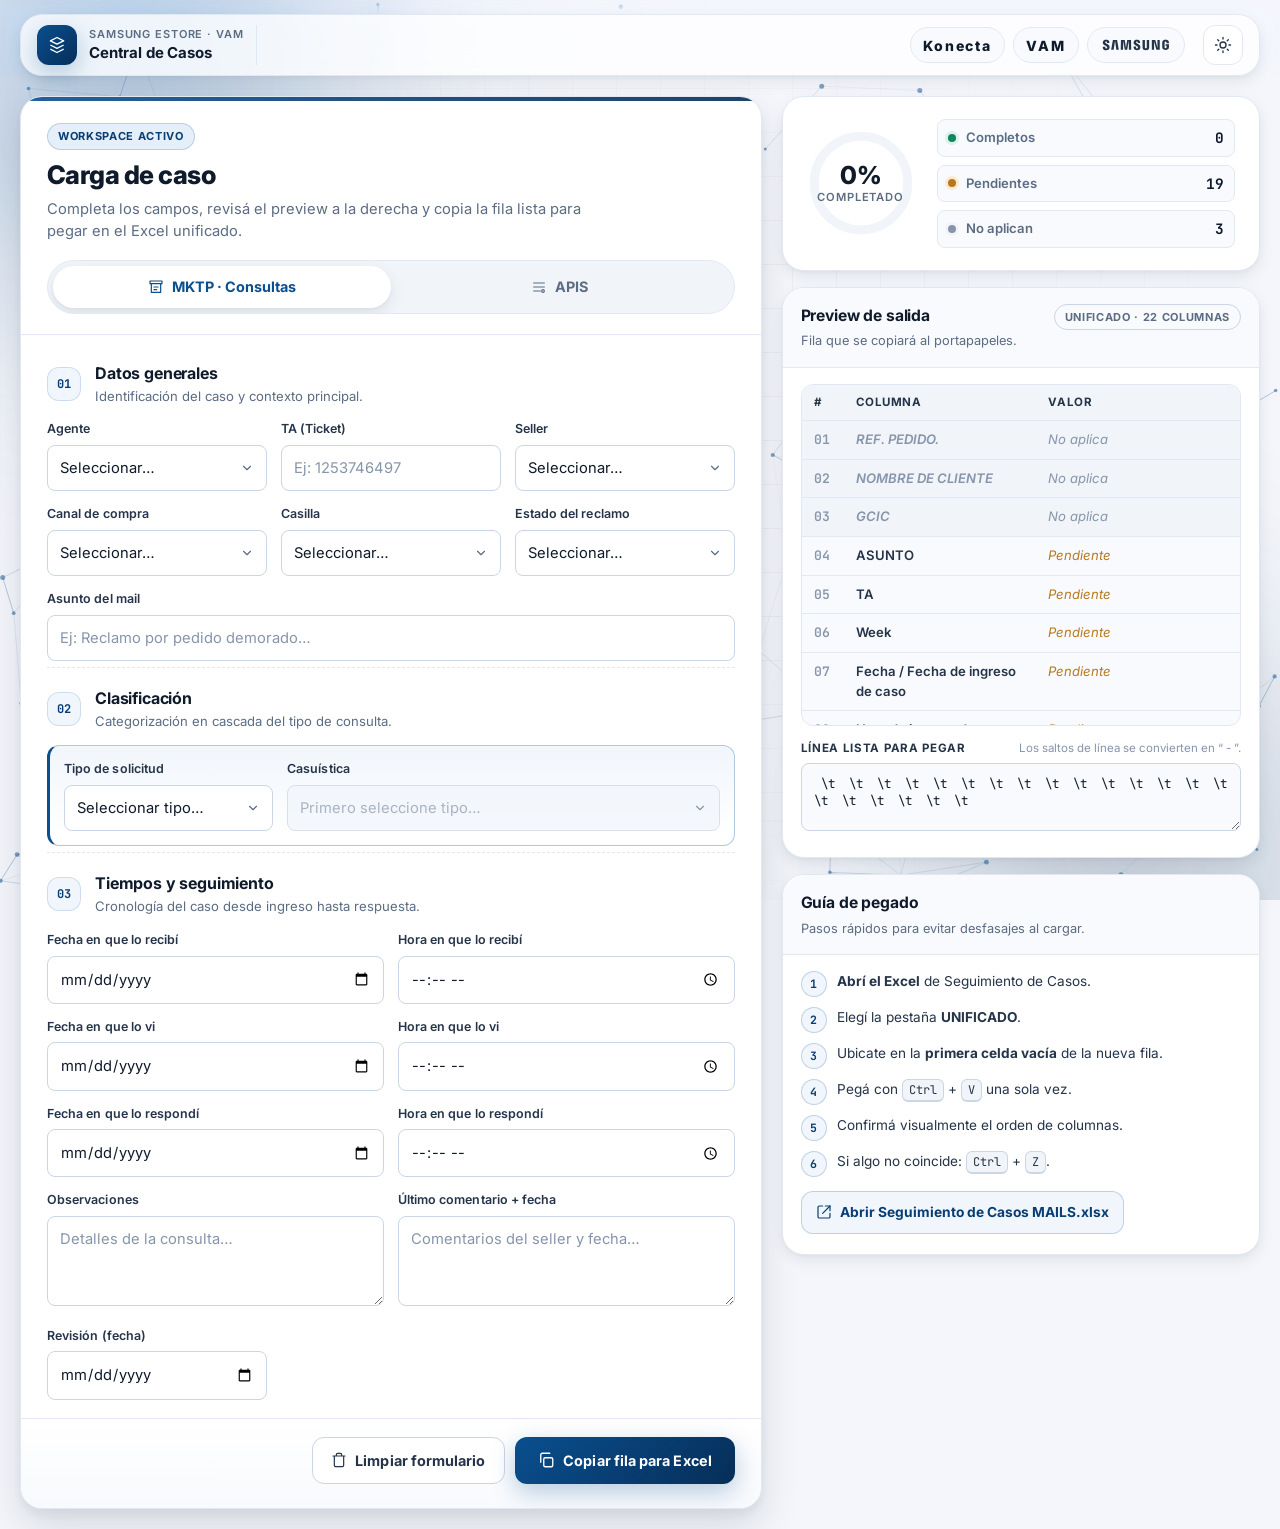
==== commit 863b8805: "Add interactive particle background and style adjustments for ambient web effect" ====
--- a/2.0/index.html
+++ b/2.0/index.html
@@ -18,6 +18,7 @@
     <div class="ambient__grid"></div>
     <div class="ambient__glow ambient__glow--a"></div>
     <div class="ambient__glow ambient__glow--b"></div>
+    <canvas id="web-canvas" class="ambient__web"></canvas>
   </div>
 
   <!-- Top navigation -->
@@ -38,8 +39,8 @@
       </div>
 
       <nav class="topbar__logos" aria-label="Marcas">
-        <div class="logo-chip" title="Konecta">
-          <img src="../Konecta_Logo_RGB_Blue.png" alt="Konecta" />
+        <div class="logo-chip logo-chip--text" title="Konecta">
+          <span>Konecta</span>
         </div>
         <div class="logo-chip logo-chip--text" title="VAM">
           <span>VAM</span>
@@ -542,5 +543,139 @@
   </div>
 
   <script src="app.js"></script>
+  <script>
+    /* Interactive particle web background (self-contained) */
+    (function () {
+      var canvas = document.getElementById('web-canvas');
+      if (!canvas || !canvas.getContext) return;
+      if (window.matchMedia && window.matchMedia('(prefers-reduced-motion: reduce)').matches) return;
+
+      var ctx = canvas.getContext('2d');
+      var dpr = Math.max(1, Math.min(window.devicePixelRatio || 1, 2));
+      var particles = [];
+      var mouse = { x: -9999, y: -9999, active: false };
+      var w = 0, h = 0;
+      var rafId = null;
+      var visible = true;
+
+      function getBrandRGB() {
+        try {
+          var css = getComputedStyle(document.documentElement).getPropertyValue('--brand-500').trim();
+          if (!css) return [90, 168, 242];
+          if (css[0] === '#') {
+            var hex = css.slice(1);
+            if (hex.length === 3) hex = hex.split('').map(function (c) { return c + c; }).join('');
+            var n = parseInt(hex, 16);
+            return [(n >> 16) & 255, (n >> 8) & 255, n & 255];
+          }
+          var m = css.match(/\d+/g);
+          if (m && m.length >= 3) return [parseInt(m[0], 10), parseInt(m[1], 10), parseInt(m[2], 10)];
+        } catch (e) {}
+        return [90, 168, 242];
+      }
+      var brand = getBrandRGB();
+
+      function resize() {
+        w = canvas.clientWidth = window.innerWidth;
+        h = canvas.clientHeight = window.innerHeight;
+        canvas.width = Math.floor(w * dpr);
+        canvas.height = Math.floor(h * dpr);
+        ctx.setTransform(dpr, 0, 0, dpr, 0, 0);
+        var target = Math.round((w * h) / 8235);
+        var count = Math.max(102, Math.min(272, target));
+        particles.length = 0;
+        for (var i = 0; i < count; i++) {
+          particles.push({
+            x: Math.random() * w,
+            y: Math.random() * h,
+            vx: (Math.random() - 0.5) * 0.35,
+            vy: (Math.random() - 0.5) * 0.35,
+            r: 1.2 + Math.random() * 1.4
+          });
+        }
+      }
+
+      function step() {
+        rafId = null;
+        if (!visible) return;
+        ctx.clearRect(0, 0, w, h);
+        var linkDist = Math.min(140, Math.max(90, Math.sqrt(w * h) / 10));
+        var linkDist2 = linkDist * linkDist;
+        var mouseDist = 160;
+        var mouseDist2 = mouseDist * mouseDist;
+        var r = brand[0], g = brand[1], b = brand[2];
+
+        for (var i = 0; i < particles.length; i++) {
+          var p = particles[i];
+          p.x += p.vx; p.y += p.vy;
+          if (p.x < -20) p.x = w + 20; else if (p.x > w + 20) p.x = -20;
+          if (p.y < -20) p.y = h + 20; else if (p.y > h + 20) p.y = -20;
+
+          ctx.beginPath();
+          ctx.fillStyle = 'rgba(' + r + ',' + g + ',' + b + ',0.55)';
+          ctx.arc(p.x, p.y, p.r, 0, Math.PI * 2);
+          ctx.fill();
+        }
+
+        for (var i2 = 0; i2 < particles.length; i2++) {
+          var a = particles[i2];
+          for (var j = i2 + 1; j < particles.length; j++) {
+            var c = particles[j];
+            var dx = a.x - c.x, dy = a.y - c.y;
+            var d2 = dx * dx + dy * dy;
+            if (d2 < linkDist2) {
+              var alpha = (1 - d2 / linkDist2) * 0.35;
+              ctx.strokeStyle = 'rgba(' + r + ',' + g + ',' + b + ',' + alpha + ')';
+              ctx.lineWidth = 1;
+              ctx.beginPath();
+              ctx.moveTo(a.x, a.y);
+              ctx.lineTo(c.x, c.y);
+              ctx.stroke();
+            }
+          }
+          if (mouse.active) {
+            var mdx = a.x - mouse.x, mdy = a.y - mouse.y;
+            var md2 = mdx * mdx + mdy * mdy;
+            if (md2 < mouseDist2) {
+              var mAlpha = (1 - md2 / mouseDist2) * 0.6;
+              ctx.strokeStyle = 'rgba(' + r + ',' + g + ',' + b + ',' + mAlpha + ')';
+              ctx.lineWidth = 1.1;
+              ctx.beginPath();
+              ctx.moveTo(a.x, a.y);
+              ctx.lineTo(mouse.x, mouse.y);
+              ctx.stroke();
+              var force = (1 - md2 / mouseDist2) * 0.04;
+              a.vx += (mdx / Math.sqrt(md2 || 1)) * force;
+              a.vy += (mdy / Math.sqrt(md2 || 1)) * force;
+            }
+          }
+          var speed = Math.sqrt(a.vx * a.vx + a.vy * a.vy);
+          if (speed > 1.2) { a.vx *= 0.96; a.vy *= 0.96; }
+        }
+
+        rafId = requestAnimationFrame(step);
+      }
+
+      function start() { if (rafId == null && visible) rafId = requestAnimationFrame(step); }
+      function stop() { if (rafId != null) { cancelAnimationFrame(rafId); rafId = null; } }
+
+      window.addEventListener('resize', function () { resize(); }, { passive: true });
+      window.addEventListener('pointermove', function (e) {
+        mouse.x = e.clientX; mouse.y = e.clientY; mouse.active = true;
+      }, { passive: true });
+      window.addEventListener('pointerleave', function () { mouse.active = false; });
+      window.addEventListener('blur', function () { mouse.active = false; });
+      document.addEventListener('visibilitychange', function () {
+        visible = !document.hidden;
+        if (visible) start(); else stop();
+      });
+
+      var observer = new MutationObserver(function () { brand = getBrandRGB(); });
+      observer.observe(document.documentElement, { attributes: true, attributeFilter: ['data-theme', 'data-mode'] });
+
+      resize();
+      start();
+    })();
+  </script>
 </body>
 </html>
--- a/2.0/styles.css
+++ b/2.0/styles.css
@@ -164,6 +164,22 @@
     linear-gradient(to right, rgba(255,255,255,0.035) 1px, transparent 1px),
     linear-gradient(to bottom, rgba(255,255,255,0.035) 1px, transparent 1px);
 }
+.ambient__web {
+  position: absolute;
+  inset: 0;
+  width: 100%;
+  height: 100%;
+  display: block;
+  pointer-events: none;
+  opacity: 0.9;
+  mix-blend-mode: normal;
+}
+:root[data-theme="dark"] .ambient__web {
+  opacity: 0.75;
+}
+@media (prefers-reduced-motion: reduce) {
+  .ambient__web { display: none; }
+}
 
 /* ---------- Topbar ---------- */
 .topbar {
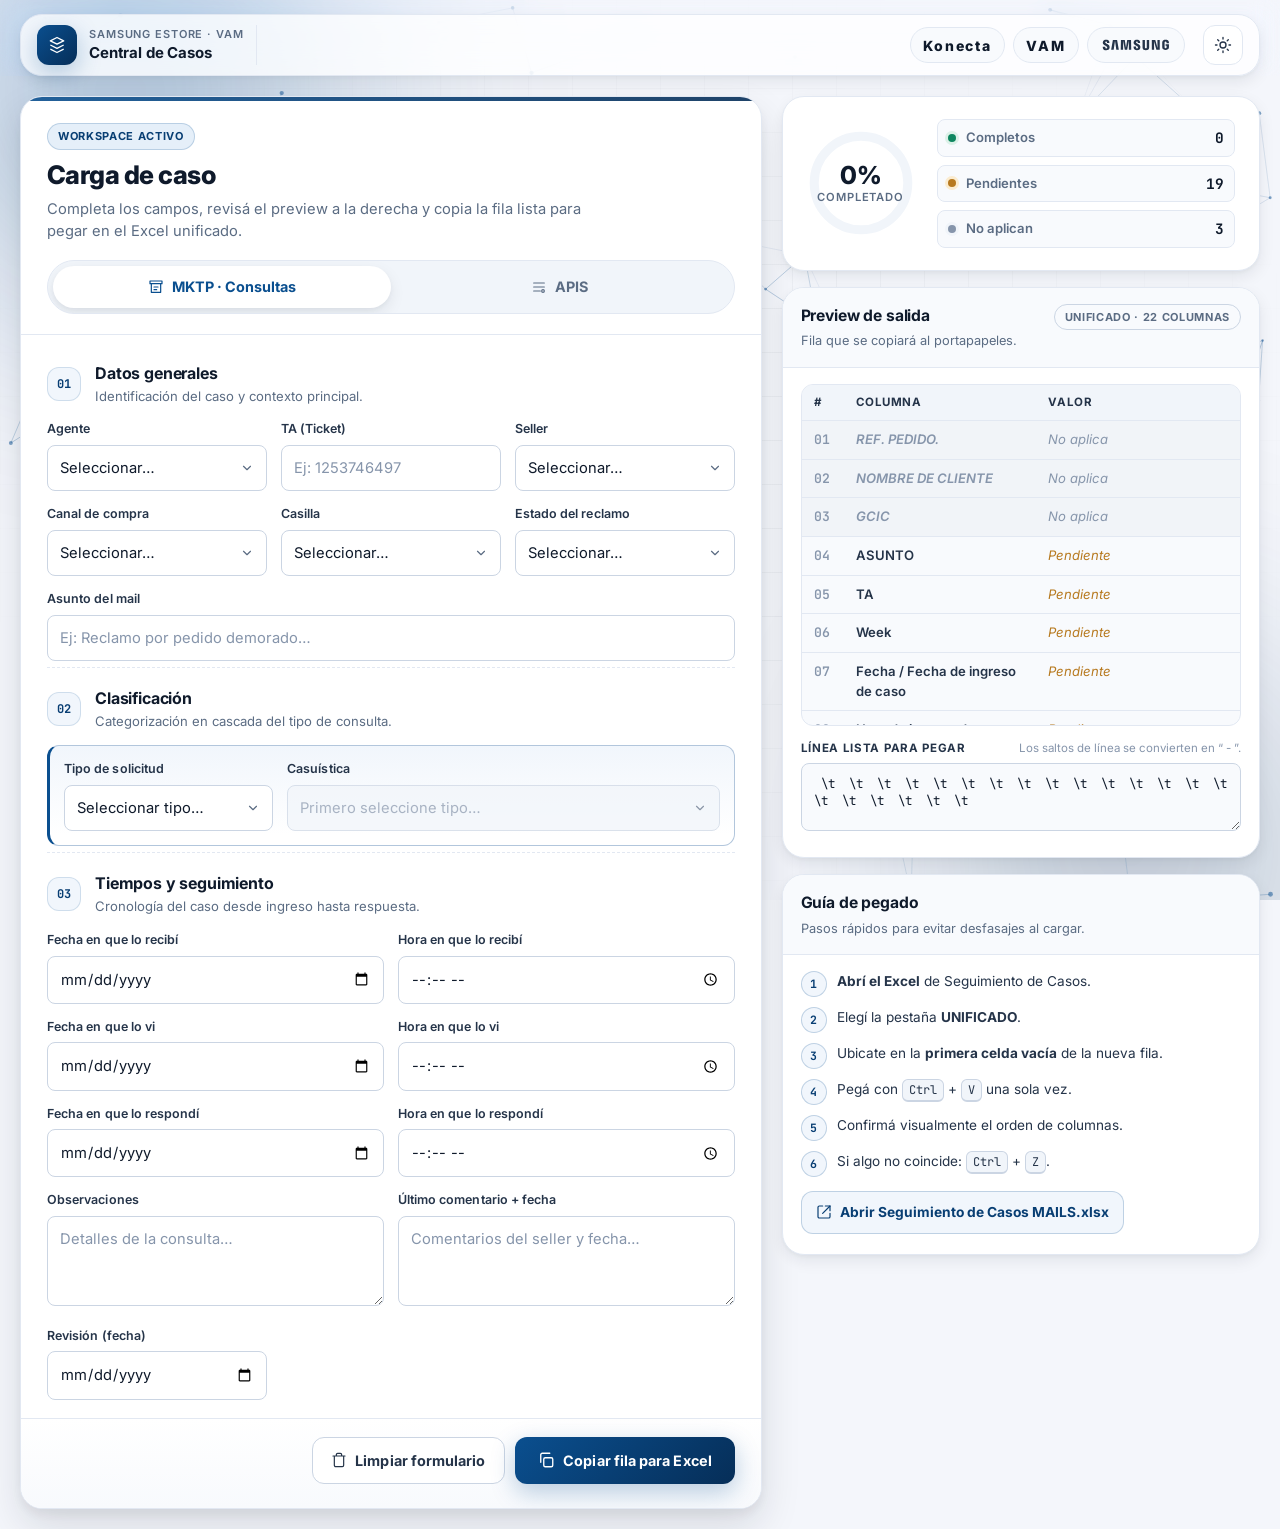
==== commit cd15458d: "Add reset confirmation modal and validation for new date fields in APIS form" ====
--- a/2.0/index.html
+++ b/2.0/index.html
@@ -374,6 +374,14 @@
               <div class="input-wrap"><input id="apis_hora_ingreso" type="time" data-preview="true" /></div>
             </div>
             <div class="field span-6">
+              <label for="apis_fecha_vi">Fecha en que lo vi</label>
+              <div class="input-wrap"><input id="apis_fecha_vi" type="date" data-preview="true" /></div>
+            </div>
+            <div class="field span-6">
+              <label for="apis_hora_vi">Hora en que lo vi</label>
+              <div class="input-wrap"><input id="apis_hora_vi" type="time" data-preview="true" /></div>
+            </div>
+            <div class="field span-6">
               <label for="apis_fecha_respuesta">Fecha en que lo respondí</label>
               <div class="input-wrap"><input id="apis_fecha_respuesta" type="date" data-preview="true" /></div>
             </div>
@@ -527,6 +535,29 @@
       <footer class="modal__foot">
         <button id="validation-cancel" class="btn btn--ghost" type="button" data-close>Volver a corregir</button>
         <button id="validation-confirm" class="btn btn--primary" type="button">Copiar de igual manera</button>
+      </footer>
+    </div>
+  </div>
+
+  <!-- Reset confirmation modal -->
+  <div id="reset-modal" class="modal modal--danger" aria-hidden="true">
+    <div class="modal__backdrop" data-close></div>
+    <div class="modal__card" role="dialog" aria-modal="true" aria-labelledby="reset-modal-title">
+      <header class="modal__head">
+        <div class="modal__icon modal__icon--danger">
+          <svg viewBox="0 0 24 24" width="20" height="20" fill="none" stroke="currentColor" stroke-width="1.8" stroke-linecap="round" stroke-linejoin="round"><path d="M3 6h18M8 6V4a2 2 0 0 1 2-2h4a2 2 0 0 1 2 2v2m3 0v14a2 2 0 0 1-2 2H7a2 2 0 0 1-2-2V6"/><path d="M10 11v6M14 11v6"/></svg>
+        </div>
+        <div>
+          <h3 id="reset-modal-title">Limpiar formulario</h3>
+          <p>Esta acción borrará todos los campos cargados en la vista activa. No se puede deshacer.</p>
+        </div>
+      </header>
+      <div class="modal__body">
+        <p class="modal__hint">¿Querés continuar y limpiar el formulario?</p>
+      </div>
+      <footer class="modal__foot">
+        <button id="reset-cancel" class="btn btn--ghost" type="button" data-close>Cancelar</button>
+        <button id="reset-confirm" class="btn btn--danger" type="button">Sí, limpiar</button>
       </footer>
     </div>
   </div>
--- a/2.0/styles.css
+++ b/2.0/styles.css
@@ -587,6 +587,18 @@
   0% { transform: translateX(-140%) rotate(8deg); }
   100% { transform: translateX(140%) rotate(8deg); }
 }
+
+.btn--danger {
+  background: linear-gradient(135deg, var(--danger-500), #7d1f1f);
+  color: #fff;
+  border: 1px solid transparent;
+  box-shadow: 0 8px 24px color-mix(in srgb, var(--danger-500) 32%, transparent);
+}
+.btn--danger:hover { transform: translateY(-1px); filter: saturate(1.08) brightness(1.03); }
+.btn--danger:focus-visible {
+  outline: 3px solid color-mix(in srgb, var(--danger-500) 40%, transparent);
+  outline-offset: 2px;
+}
 .btn__ink { display: inline-flex; align-items: center; gap: 8px; }
 .btn__icon-check { display: none; }
 
@@ -958,6 +970,21 @@
   background: var(--c-surface-2);
 }
 
+/* Danger variant (used by reset confirmation) */
+.modal--danger .modal__head {
+  background: linear-gradient(180deg, var(--danger-100), transparent);
+}
+.modal__icon--danger {
+  background: color-mix(in srgb, var(--danger-500) 22%, transparent);
+  color: var(--danger-500);
+}
+.modal__hint {
+  margin: 0;
+  font-size: 0.92rem;
+  color: var(--c-ink-2);
+  line-height: 1.5;
+}
+
 /* ---------- Toast ---------- */
 .toast {
   position: fixed;
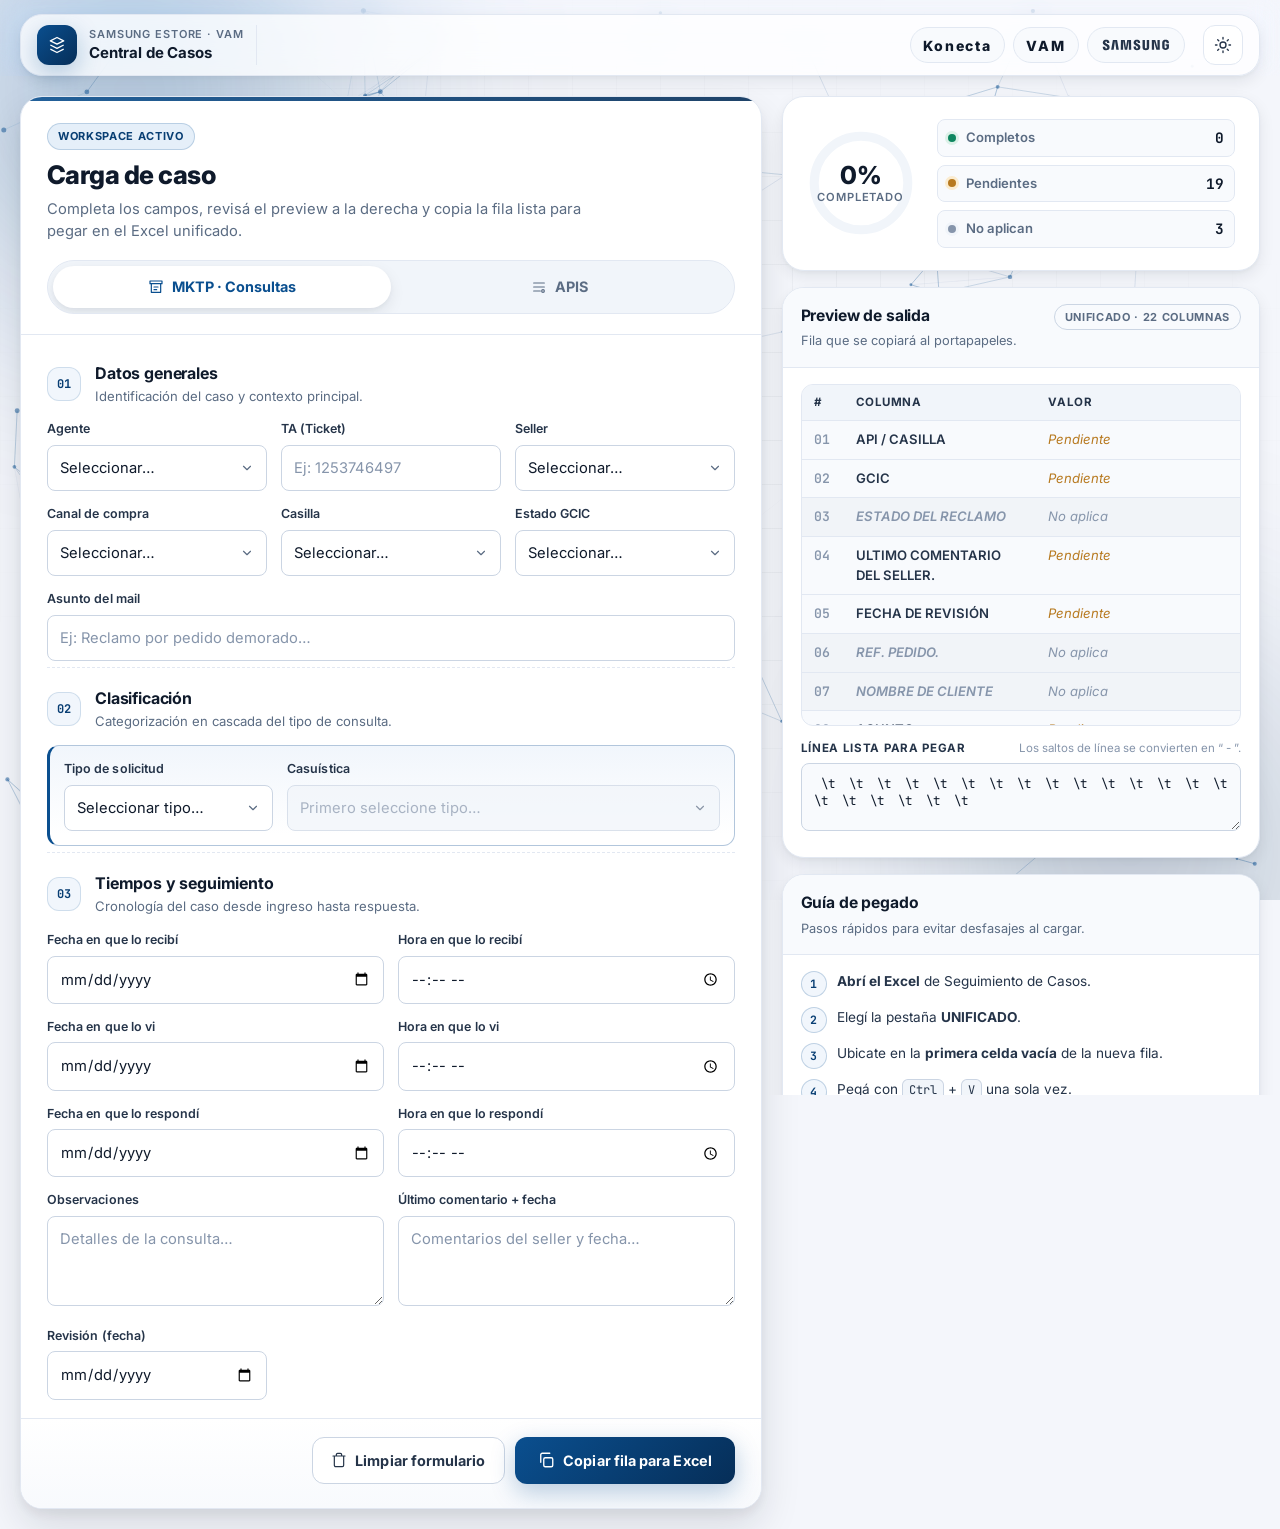
==== commit 9e826948: "Update column labels and adjust unused columns in data handling functions" ====
--- a/2.0/index.html
+++ b/2.0/index.html
@@ -156,7 +156,7 @@
               </div>
             </div>
             <div class="field span-4">
-              <label for="mktp_estado">Estado del reclamo</label>
+              <label for="mktp_estado">Estado GCIC</label>
               <div class="input-wrap">
                 <select id="mktp_estado" data-preview="true">
                   <option value="">Seleccionar…</option>
